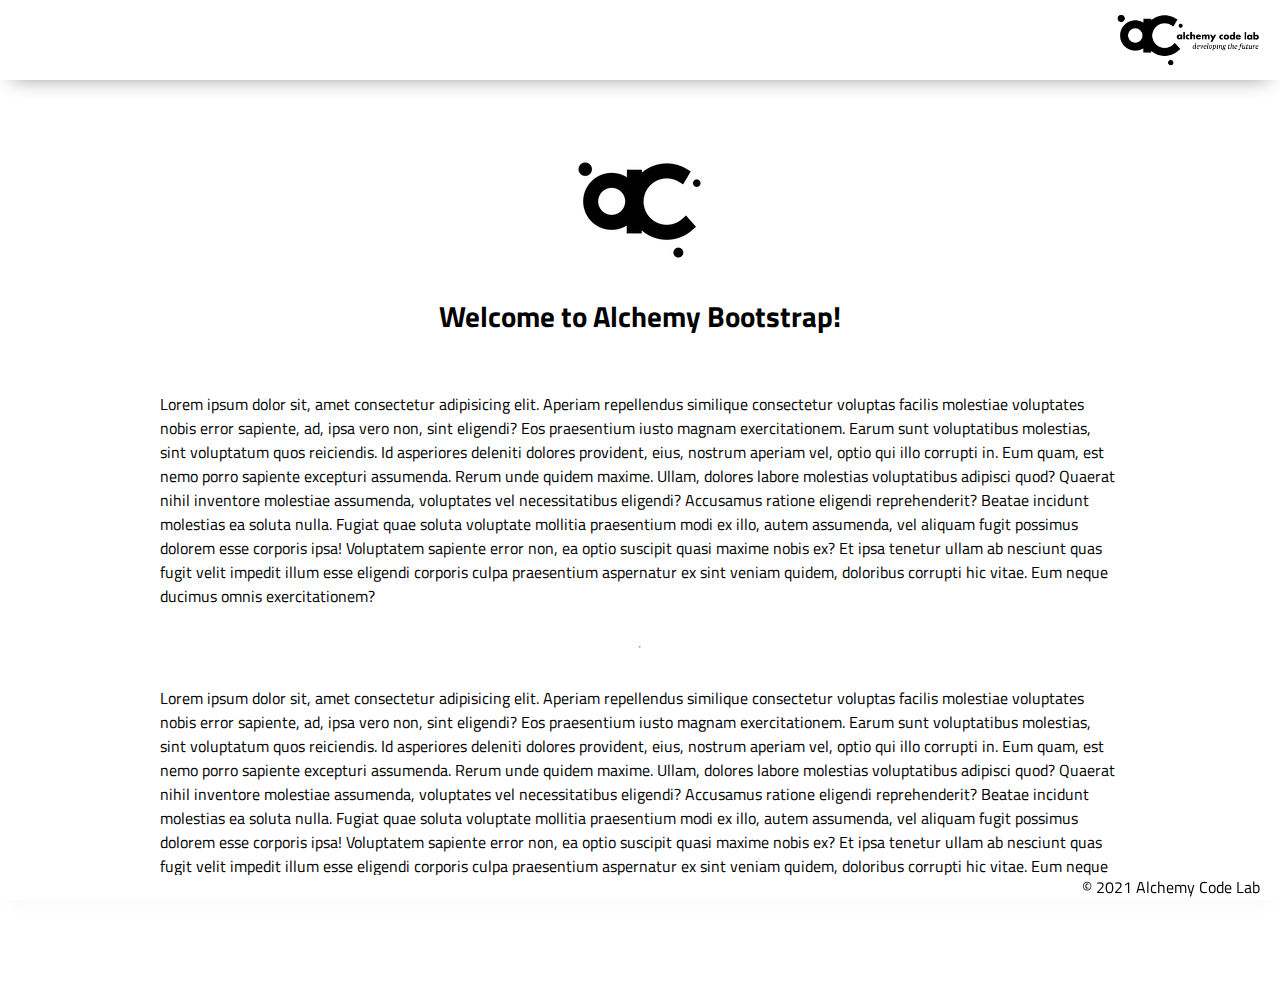
==== index.html @ 1b630c1e "Initial commit" ====
<!DOCTYPE html>
<html lang="en">

<head>
    <meta charset="UTF-8">
    <meta name="viewport" content="width=device-width, initial-scale=1.0">
    <meta http-equiv="X-UA-Compatible" content="ie=edge">
    <link href="https://fonts.googleapis.com/css2?family=Titillium+Web:wght@300&display=swap" rel="stylesheet">
    <link rel="stylesheet" href="./styles/reset.css">
    <link rel="stylesheet" href="./styles/style.css">
    <link rel="stylesheet" href="./styles/home.css">
    <title>Document</title>
</head>

<body>
    <header>
        <div class="gutter-right logo">
            <img src="./assets/big-logo.png" />
        </div>
    </header>
    <main>
        <section class="main-section">
            <img class="main-logo" src="./assets/alchemy-logo.png" />
            <h2>
                Welcome to Alchemy Bootstrap!
            </h2>

            <p>
                Lorem ipsum dolor sit, amet consectetur adipisicing elit. Aperiam repellendus similique consectetur
                voluptas facilis molestiae voluptates nobis error sapiente, ad, ipsa vero non, sint eligendi? Eos
                praesentium iusto magnam exercitationem.
                Earum sunt voluptatibus molestias, sint voluptatum quos reiciendis. Id asperiores deleniti dolores
                provident, eius, nostrum aperiam vel, optio qui illo corrupti in. Eum quam, est nemo porro sapiente
                excepturi assumenda.
                Rerum unde quidem maxime. Ullam, dolores labore molestias voluptatibus adipisci quod? Quaerat nihil
                inventore molestiae assumenda, voluptates vel necessitatibus eligendi? Accusamus ratione eligendi
                reprehenderit? Beatae incidunt molestias ea soluta nulla.
                Fugiat quae soluta voluptate mollitia praesentium modi ex illo, autem assumenda, vel aliquam fugit
                possimus dolorem esse corporis ipsa! Voluptatem sapiente error non, ea optio suscipit quasi maxime nobis
                ex?
                Et ipsa tenetur ullam ab nesciunt quas fugit velit impedit illum esse eligendi corporis culpa
                praesentium aspernatur ex sint veniam quidem, doloribus corrupti hic vitae. Eum neque ducimus omnis
                exercitationem?
            </p>
            <hr />
            <p>
                Lorem ipsum dolor sit, amet consectetur adipisicing elit. Aperiam repellendus similique consectetur
                voluptas facilis molestiae voluptates nobis error sapiente, ad, ipsa vero non, sint eligendi? Eos
                praesentium iusto magnam exercitationem.
                Earum sunt voluptatibus molestias, sint voluptatum quos reiciendis. Id asperiores deleniti dolores
                provident, eius, nostrum aperiam vel, optio qui illo corrupti in. Eum quam, est nemo porro sapiente
                excepturi assumenda.
                Rerum unde quidem maxime. Ullam, dolores labore molestias voluptatibus adipisci quod? Quaerat nihil
                inventore molestiae assumenda, voluptates vel necessitatibus eligendi? Accusamus ratione eligendi
                reprehenderit? Beatae incidunt molestias ea soluta nulla.
                Fugiat quae soluta voluptate mollitia praesentium modi ex illo, autem assumenda, vel aliquam fugit
                possimus dolorem esse corporis ipsa! Voluptatem sapiente error non, ea optio suscipit quasi maxime nobis
                ex?
                Et ipsa tenetur ullam ab nesciunt quas fugit velit impedit illum esse eligendi corporis culpa
                praesentium aspernatur ex sint veniam quidem, doloribus corrupti hic vitae. Eum neque ducimus omnis
                exercitationem?
            </p>

        </section>
    </main>
    <footer>
        <div class="copy gutter-right">&copy; 2021 Alchemy Code Lab</div>
    </footer>

    <script type="module" src="./app.js"></script>
</body>

</html>
---- styles/style.css ----
body {
    /* feel free to update these css variables for a quick theme */
    
    --color1: white;
    --color2: white;
    --color3: white;
    --color4: white;
    --color5: white;
    
    /* https://coolors.co/generate and click export -> scss to get the colors to copy and paste below*/
        
    /* --color1: hsla(349, 69%, 76%, 1);
    --color2: hsla(207, 67%, 44%, 1);
    --color3: hsla(200, 61%, 56%, 1);
    --color4: hsla(187, 41%, 94%, 1);
    --color5: hsla(170, 28%, 95%, 1); */

    /* --color1: hsla(45, 86%, 83%, 1);
    --color2: hsla(135, 65%, 98%, 1);
    --color3: hsla(315, 37%, 86%, 1);
    --color4: hsla(45, 73%, 98%, 1);
    --color5: hsla(224, 40%, 79%, 1); */
    
    --header-height: 80px;
    --shadow: 0px 10px 20px -12px rgba(0,0,0,0.45);
    --gutter: 30px;
    --footer-height: 25px;
    
    font-family: 'Titillium Web', sans-serif;
    background-color: var(--color2);
}

main {
    display: flex;
    flex-direction: column;
    justify-content: center;
    align-items: center;
    margin-bottom: calc(var(--footer-height));
}

section {
    background-color: var(--color5);
    max-width: 80%;
    display: flex;
    flex-direction: column;
    justify-content: center;
    align-items: center;
    padding-top: var(--gutter);
    padding-bottom: var(--gutter);
    margin-top: var(--gutter);
    margin-bottom: var(--gutter);
    border: solid 2px var(--color1);
}

header {
    display: flex;
    justify-content: flex-end;
    background-color: var(--color3);
    height: var(--header-height);
    box-shadow: var(--shadow);
}


h2 {
    font-size: 1.8rem;
    font-weight: bold;
}

.gutter-right {
    margin-right: 20px;
}

header img {
    height: var(--header-height);
}

p {
    margin: var(--gutter);
}
  
footer {
    position: fixed;
    width: 100%;
    bottom: 0;
    height: var(--footer-height);
    display: flex;
    justify-content: flex-end;
    background-color: var(--color3);
    box-shadow: var(--shadow);
}
---- styles/home.css ----
/* add home page styles here */
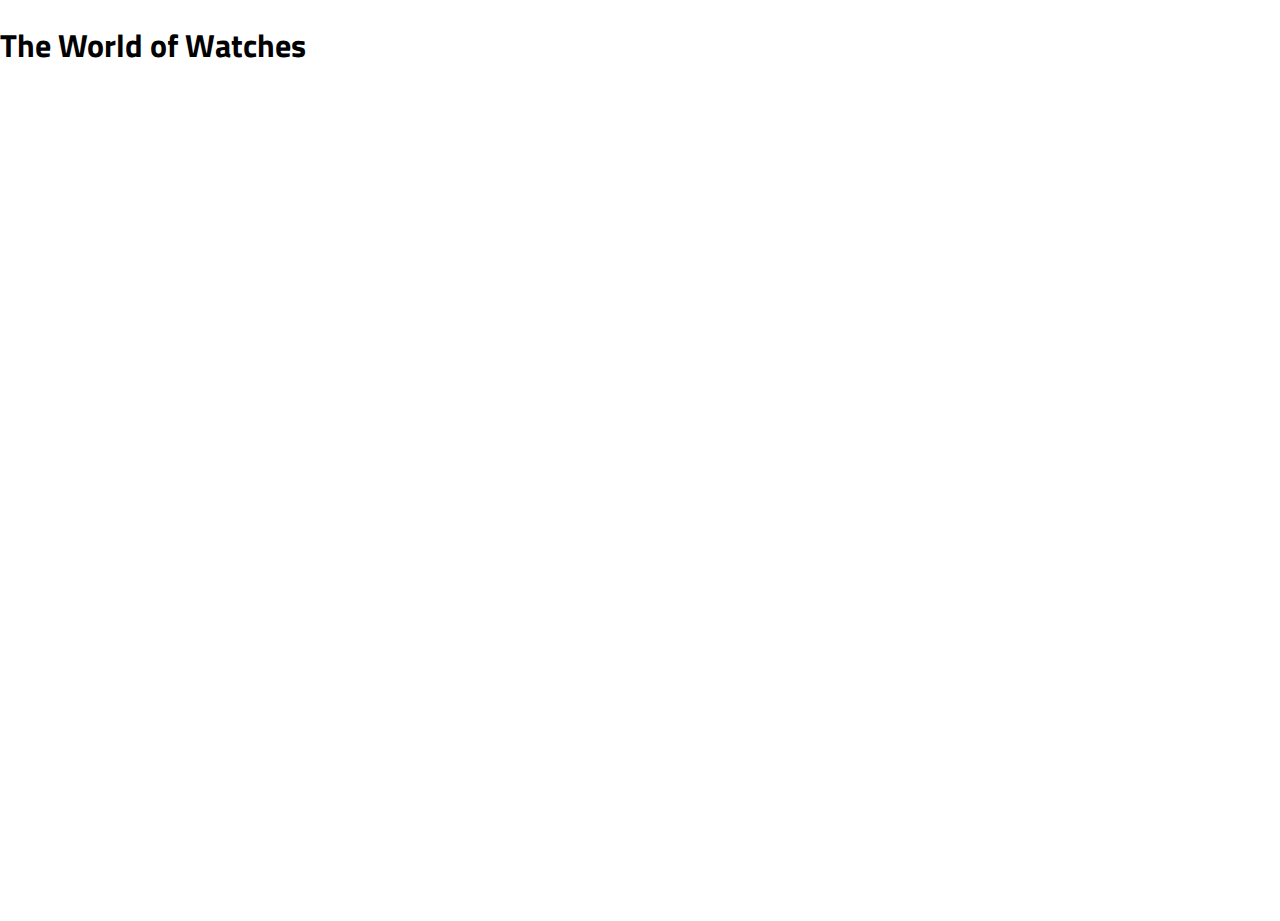
==== commit 4253302c: "html edits" ====
--- a/index.html
+++ b/index.html
@@ -9,63 +9,12 @@
     <link rel="stylesheet" href="./styles/reset.css">
     <link rel="stylesheet" href="./styles/style.css">
     <link rel="stylesheet" href="./styles/home.css">
-    <title>Document</title>
+    <title>World of Watches</title>
 </head>
 
 <body>
-    <header>
-        <div class="gutter-right logo">
-            <img src="./assets/big-logo.png" />
-        </div>
-    </header>
-    <main>
-        <section class="main-section">
-            <img class="main-logo" src="./assets/alchemy-logo.png" />
-            <h2>
-                Welcome to Alchemy Bootstrap!
-            </h2>
-
-            <p>
-                Lorem ipsum dolor sit, amet consectetur adipisicing elit. Aperiam repellendus similique consectetur
-                voluptas facilis molestiae voluptates nobis error sapiente, ad, ipsa vero non, sint eligendi? Eos
-                praesentium iusto magnam exercitationem.
-                Earum sunt voluptatibus molestias, sint voluptatum quos reiciendis. Id asperiores deleniti dolores
-                provident, eius, nostrum aperiam vel, optio qui illo corrupti in. Eum quam, est nemo porro sapiente
-                excepturi assumenda.
-                Rerum unde quidem maxime. Ullam, dolores labore molestias voluptatibus adipisci quod? Quaerat nihil
-                inventore molestiae assumenda, voluptates vel necessitatibus eligendi? Accusamus ratione eligendi
-                reprehenderit? Beatae incidunt molestias ea soluta nulla.
-                Fugiat quae soluta voluptate mollitia praesentium modi ex illo, autem assumenda, vel aliquam fugit
-                possimus dolorem esse corporis ipsa! Voluptatem sapiente error non, ea optio suscipit quasi maxime nobis
-                ex?
-                Et ipsa tenetur ullam ab nesciunt quas fugit velit impedit illum esse eligendi corporis culpa
-                praesentium aspernatur ex sint veniam quidem, doloribus corrupti hic vitae. Eum neque ducimus omnis
-                exercitationem?
-            </p>
-            <hr />
-            <p>
-                Lorem ipsum dolor sit, amet consectetur adipisicing elit. Aperiam repellendus similique consectetur
-                voluptas facilis molestiae voluptates nobis error sapiente, ad, ipsa vero non, sint eligendi? Eos
-                praesentium iusto magnam exercitationem.
-                Earum sunt voluptatibus molestias, sint voluptatum quos reiciendis. Id asperiores deleniti dolores
-                provident, eius, nostrum aperiam vel, optio qui illo corrupti in. Eum quam, est nemo porro sapiente
-                excepturi assumenda.
-                Rerum unde quidem maxime. Ullam, dolores labore molestias voluptatibus adipisci quod? Quaerat nihil
-                inventore molestiae assumenda, voluptates vel necessitatibus eligendi? Accusamus ratione eligendi
-                reprehenderit? Beatae incidunt molestias ea soluta nulla.
-                Fugiat quae soluta voluptate mollitia praesentium modi ex illo, autem assumenda, vel aliquam fugit
-                possimus dolorem esse corporis ipsa! Voluptatem sapiente error non, ea optio suscipit quasi maxime nobis
-                ex?
-                Et ipsa tenetur ullam ab nesciunt quas fugit velit impedit illum esse eligendi corporis culpa
-                praesentium aspernatur ex sint veniam quidem, doloribus corrupti hic vitae. Eum neque ducimus omnis
-                exercitationem?
-            </p>
-
-        </section>
-    </main>
-    <footer>
-        <div class="copy gutter-right">&copy; 2021 Alchemy Code Lab</div>
-    </footer>
+    <h1>The World of Watches</h1>
+    <ul id="watches-list"></ul>
 
     <script type="module" src="./app.js"></script>
 </body>
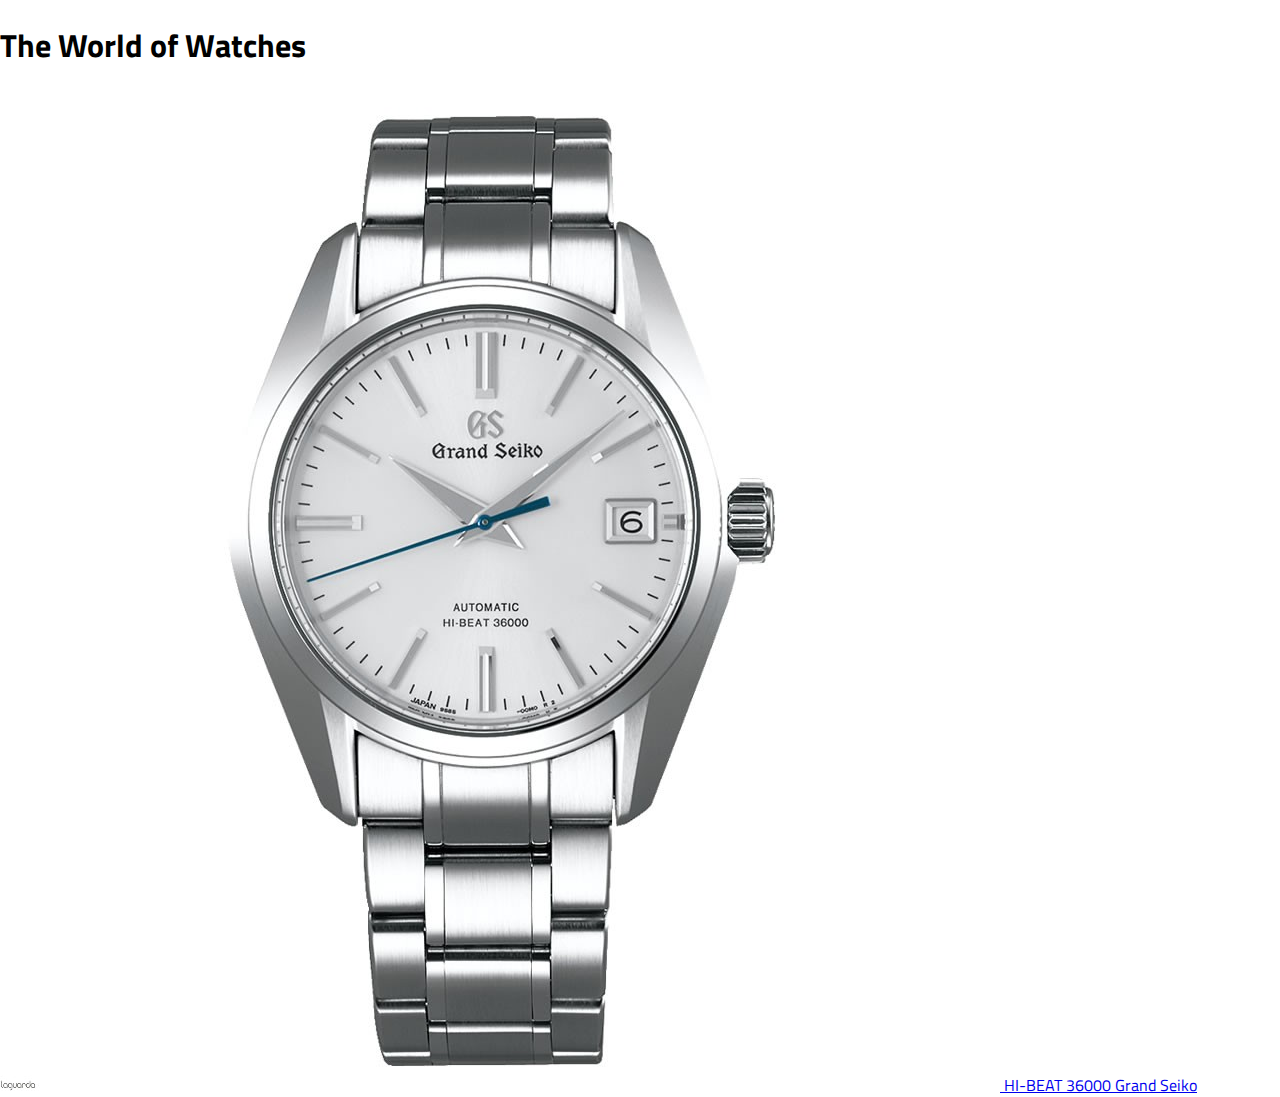
==== commit 43af579f: "test folder file names changed" ====
--- a/index.html
+++ b/index.html
@@ -15,7 +15,13 @@
 <body>
     <h1>The World of Watches</h1>
     <ul id="watches-list"></ul>
-
+    <a href="./watches/?id=5">
+        <div class="watch">
+            <img src="/assets/gs36000.png">
+            <span class="name">HI-BEAT 36000</span>
+            <span class="manufacturer">Grand Seiko</span>
+        </div>
+    </a>
     <script type="module" src="./app.js"></script>
 </body>
 
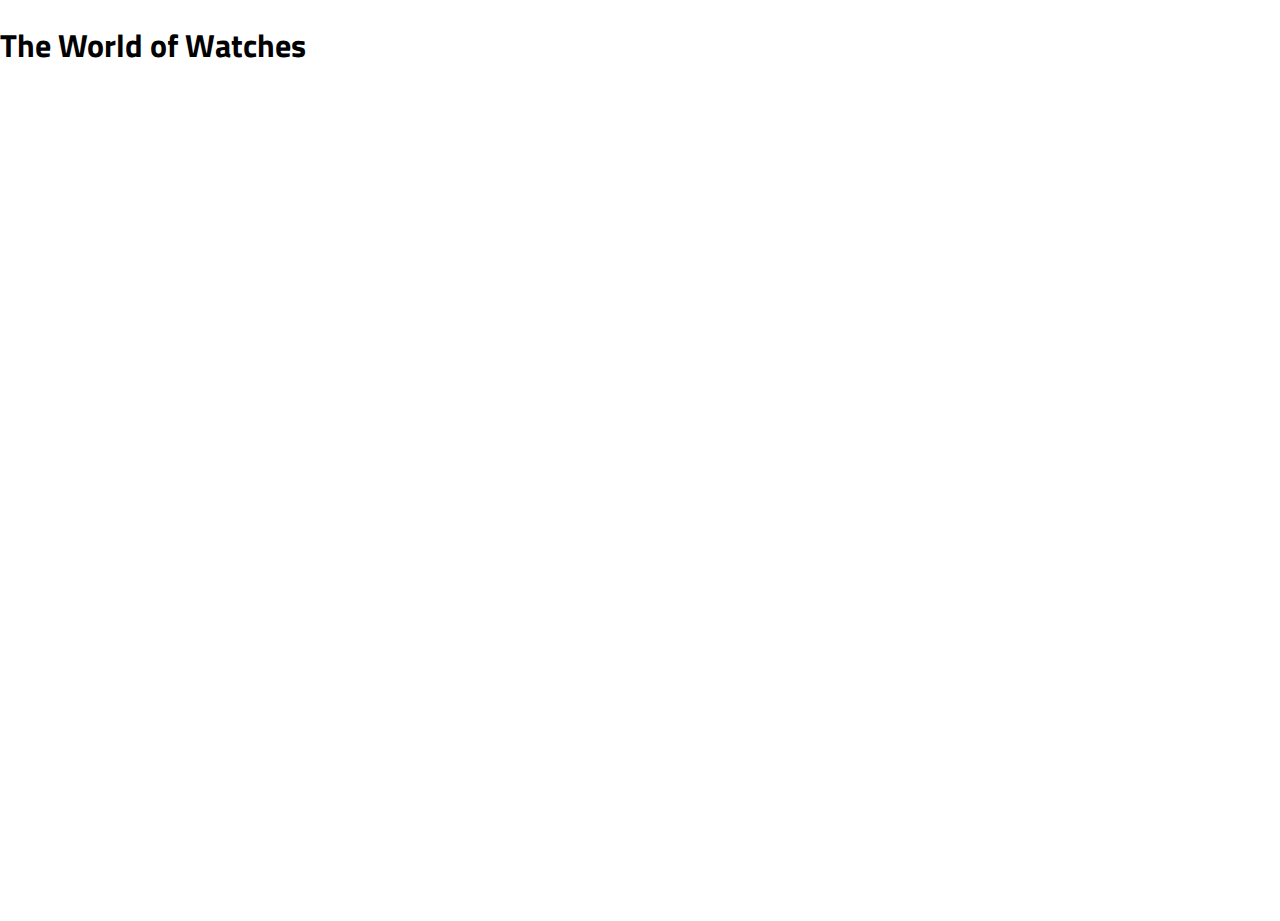
==== commit c28e5e06: "renderWatch function and test work" ====
--- a/index.html
+++ b/index.html
@@ -15,13 +15,7 @@
 <body>
     <h1>The World of Watches</h1>
     <ul id="watches-list"></ul>
-    <a href="./watches/?id=5">
-        <div class="watch">
-            <img src="/assets/gs36000.png">
-            <span class="name">HI-BEAT 36000</span>
-            <span class="manufacturer">Grand Seiko</span>
-        </div>
-    </a>
+    
     <script type="module" src="./app.js"></script>
 </body>
 
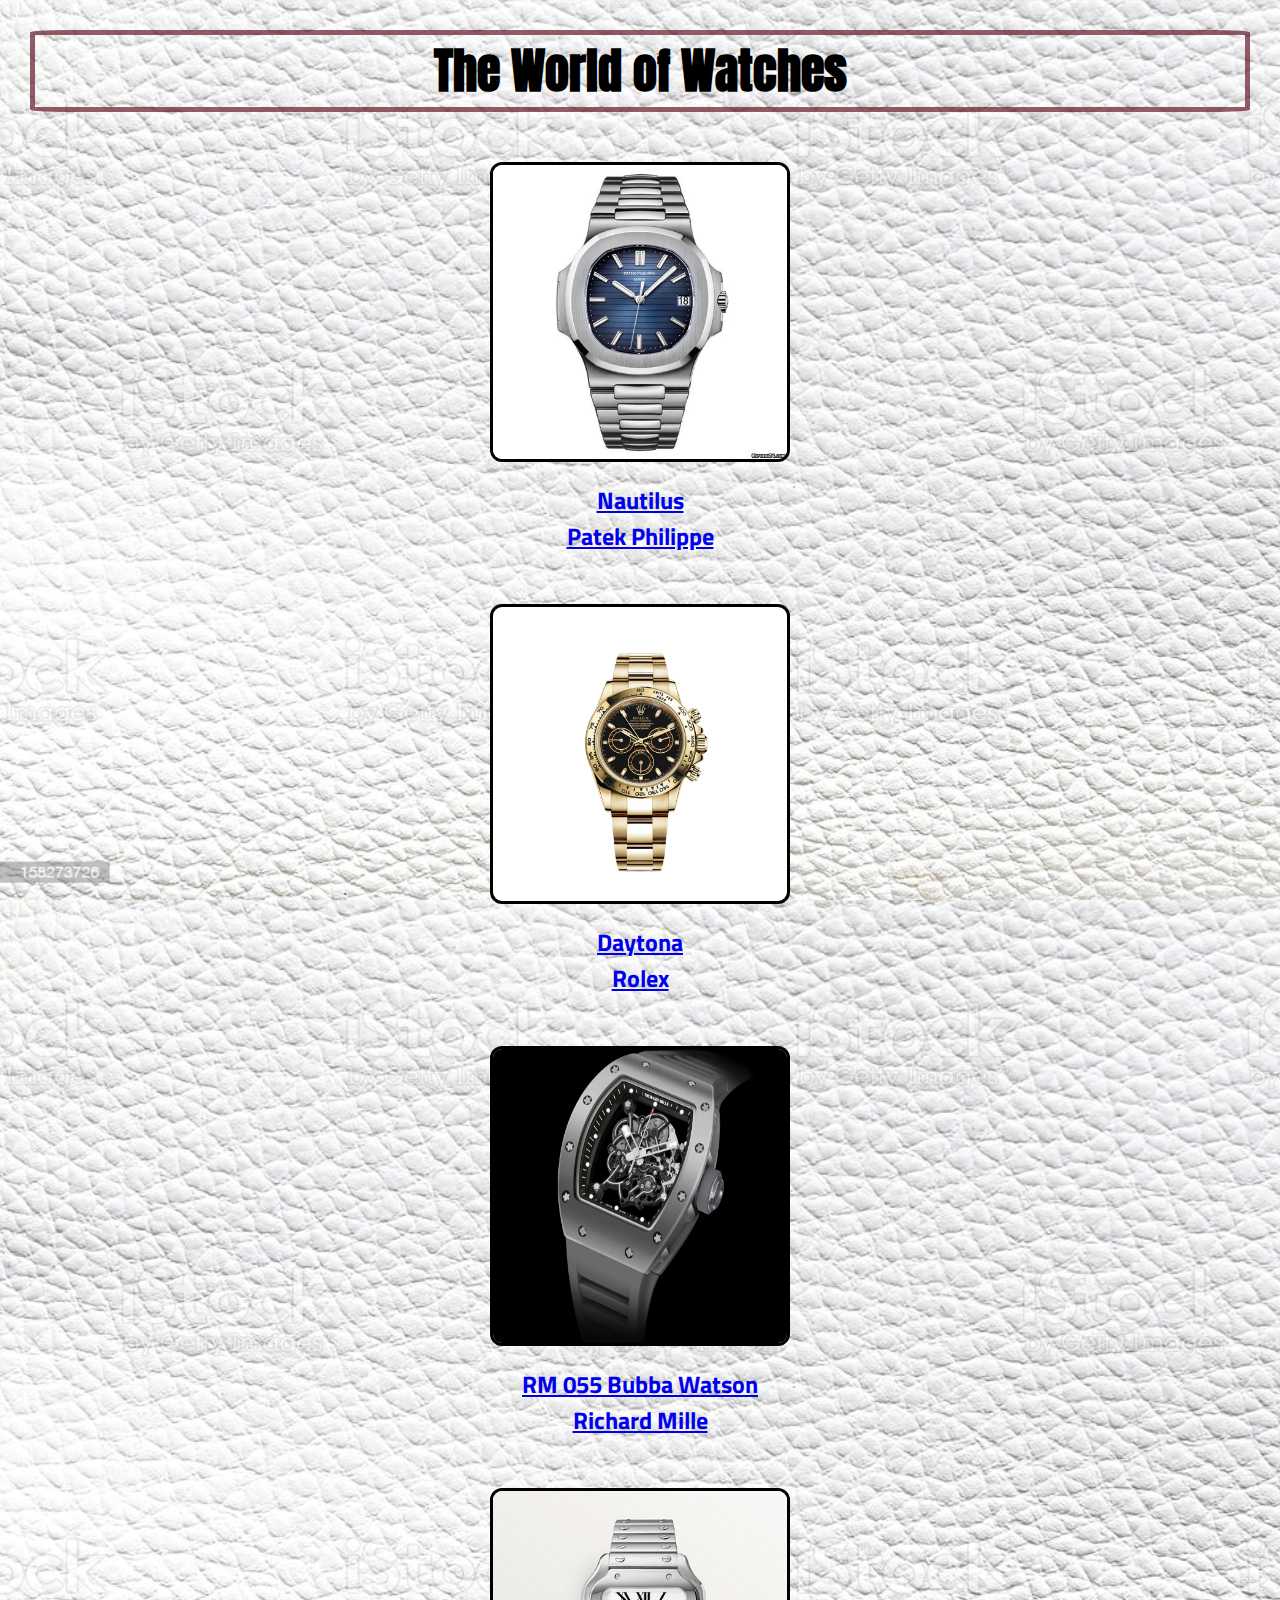
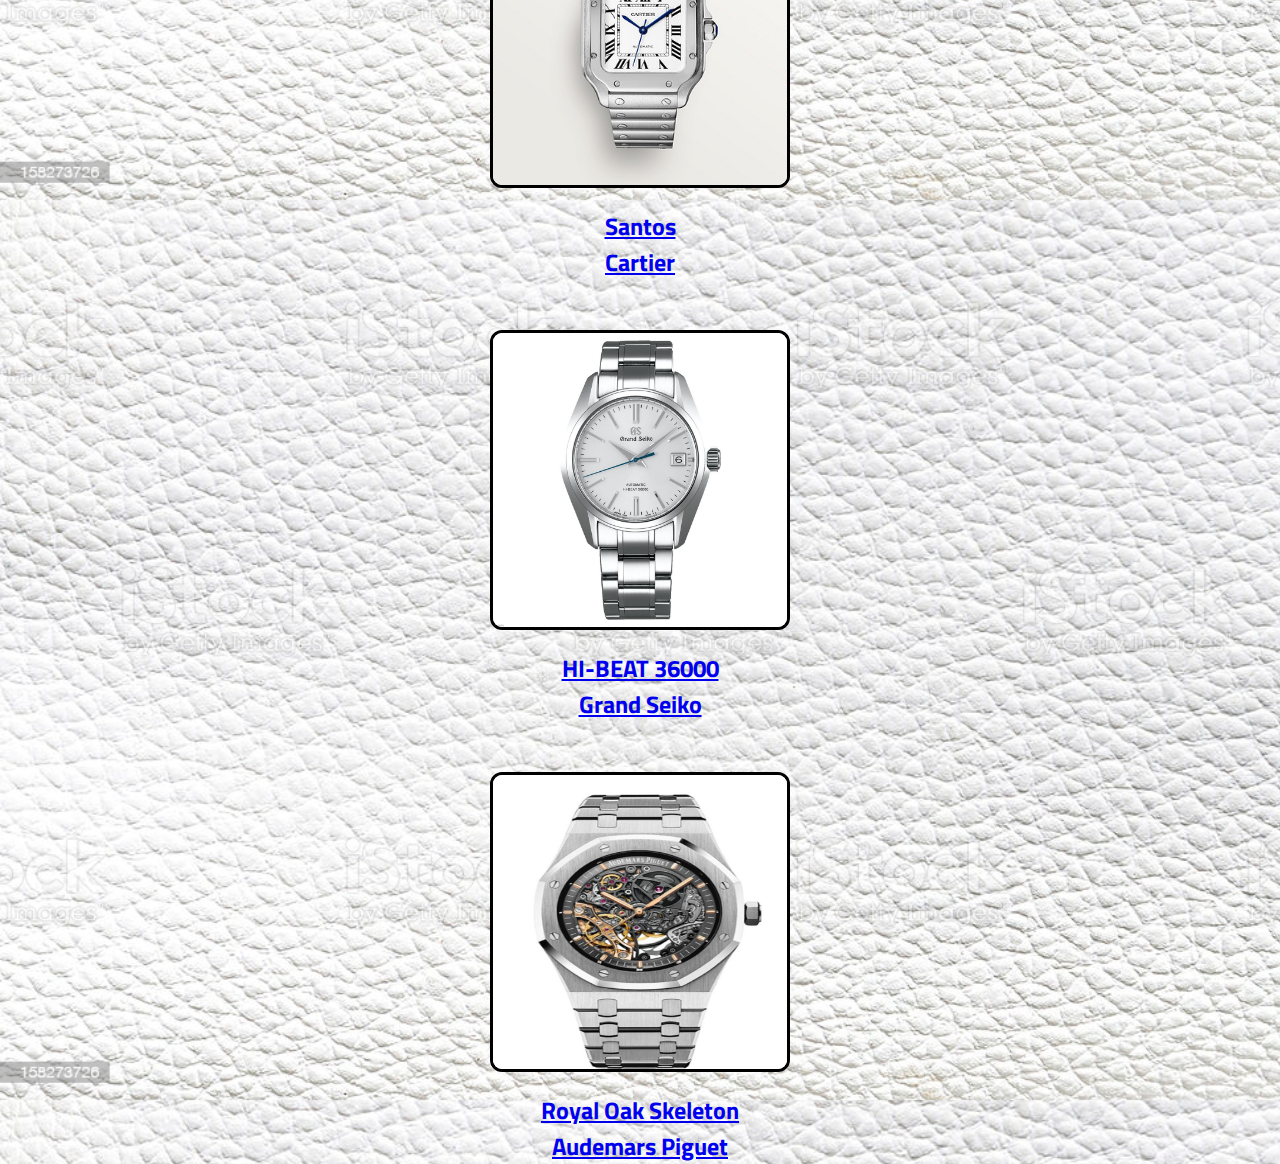
==== commit e4c87aa5: "Final CSS adjustments" ====
--- a/index.html
+++ b/index.html
@@ -9,6 +9,9 @@
     <link rel="stylesheet" href="./styles/reset.css">
     <link rel="stylesheet" href="./styles/style.css">
     <link rel="stylesheet" href="./styles/home.css">
+    <link rel="preconnect" href="https://fonts.googleapis.com">
+    <link rel="preconnect" href="https://fonts.gstatic.com" crossorigin>
+    <link href="https://fonts.googleapis.com/css2?family=Anton&display=swap" rel="stylesheet">
     <title>World of Watches</title>
 </head>
 
@@ -18,5 +21,4 @@
     
     <script type="module" src="./app.js"></script>
 </body>
-
 </html>
--- a/styles/home.css
+++ b/styles/home.css
@@ -1 +1,33 @@
-/* add home page styles here */+body {
+    background-image: url(../assets/leather.png);
+    background-size: cover;
+    background-repeat: repeat;
+}
+
+.watch-image {
+    width: 300px;
+    height: 300px;
+    margin: 20px;
+    border: 3px black solid;
+    border-radius: 4%;
+    background-color: white;
+}
+.watch {
+    display: flex;
+    flex-direction: column;
+    align-items: center;
+    font-size: x-large;
+    font-weight: bold;
+    margin: 30px;
+}
+
+h1 {
+    display: flex;
+    flex-direction: column;
+    align-items: center;
+    margin: 30px;
+    border: 5px rgba(108, 39, 52, 0.749) solid;
+    border-radius: 3%;
+    font-size: xxx-large;
+    font-family: 'Anton', sans-serif;
+}